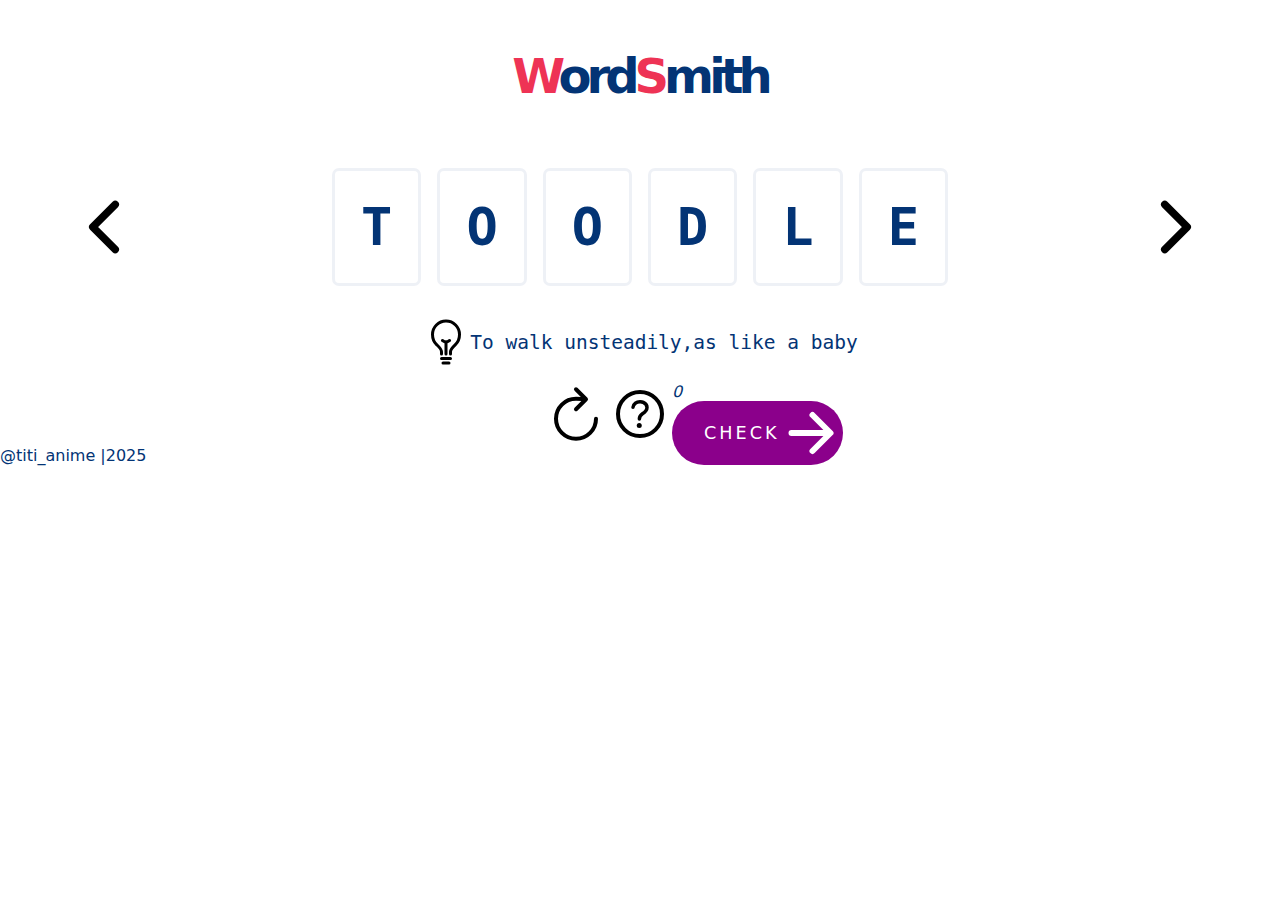
==== wordsmith.html @ 79c2144b "wordsmith" ====
<!DOCTYPE html>
<html lang="en">
<head>
    <meta charset="UTF-8">
    <meta name="viewport" content="width=device-width, initial-scale=1.0">
    <title>WordSmith</title>
    <link rel ="stylesheet" href="wordsmith.css">
</head>
<body>
    <div id = 'banner'>
    <p> Word</p>
    <p>Smith</p>
    </div>
    <div id ='word'>
        <button type ="button" class="chevron" id="backward"></button>
        <button type ="button" class="chevron" id="forward"></button>
        <span class="tile">T</span>
        <span class="tile">O</span>
        <span class="tile">O</span>
        <span class="tile">D</span>
        <span class="tile">L</span>
        <span class="tile">E</span>
    </div>
    <div id="hint">
        <div id="bulb"></div>
        <div id="txt">To walk unsteadily,as like a baby</div>
    </div>
    <div id="action">
        <button type="button" id="restartBtn"></button>
        <button type="button" id="hintBtn"></button>
        <span id ="cup">
            <i>0</i>
            <button type="button" id="checkBtn">
                <span>CHECK</span>
                <i></i>
            </button>
        </span>
    </div>
    </span>
    </div>
    <footer>
        <div id="author">&commat;titi_anime |2025 </div>
    </footer>
</body>
</html>
---- wordsmith.css ----
*{
    margin: 0;
    padding: 0;
    color: #033475;
    box-sizing: border-box;
    font-family: system-ui;
    font-size: 100%;
    user-select: none;
}
button{
    background: none;
    outline: none;
    border: 0;
}
#banner {
    display: flex;
    align-items: center;
    justify-content: center;
    letter-spacing: -5px;
    font-size: 300%;
    font-weight: 700;
    padding: 1em 0;
}
#banner >p::first-letter{
    color: #e35;
}
.tile{
    font-weight: 700;
    font-size: 400%;
    border-radius: 7px;
    padding: .5em;
    font-family: monospace;
    border:  solid #03347511;
}
#word{
    display: flex;
    align-items: center;
    justify-content: center;
    padding: 1em 0;
    gap: 1em;
    position: relative;
}
#hint{
    /* border:  solid red; */
    display: flex;
    align-items: center;
    justify-content: center;
    padding: 1em;
}
#bulb{
    height: 3em;
    width: 3em;
    background-image: url(bulb-outline.svg);
}
#txt{
    /* border: 1px solid red; */
    font-size: 150%;
    font-weight: 500;
    font-family: monospace;
}
.chevron{
    height: 5em;
    width: 5em;
    border: 0;
    /* border: 1px solid red; */
    position: absolute;
    top: 50%;
    transform: translateY(-50%);
    border-radius: 7px;
    transition: box-shadow .5s;
}
.chevron:hover{
    box-shadow: 0px 3px 5px #ccc;
}
#backward{
    left: 4em;
    background-image: url(chevron-back-outline.svg);
}
#forward{
    right: 4em;
    background-image: url(chevron-forward-outline.svg);
}
#action{
    display: flex;
    align-items: center;
    justify-content: center;
}
#restartBtn{
    height: 4em;
    width: 4em;
    border-radius: 7px; 
    background-image: url(refresh-outline.svg);
}
#restartBtn.hover{
    box-shadow: 0 3px 5px #ccc;

}
#hintBtn{
    height: 4em;
    width: 4em;
    /* border: 1px solid blue; */
    border-radius: 7PX;
    background-image: url(help-circle-outline.svg);
}
#hintBtn.hover{
    box-shadow: 0 3px 5px #CCC;

}
#checkBtn{
    border-radius: 2em ;
    background-color: #8b008b;
    display: flex;
    align-items: center;
    padding-left: 2em;
    letter-spacing: 3px;
}
#checkBtn > span{
 color: #fff;
 font-size: 110%;
 font-weight: 500;
}
#checkBtn >i{
    height: 4em;
    width: 4em;
    border: #d56;
    background-image: url(arrow-forward-outline.svg);
}
#cup{
    height: 4em;
    width: 4em;
    background-image: url(t);
}
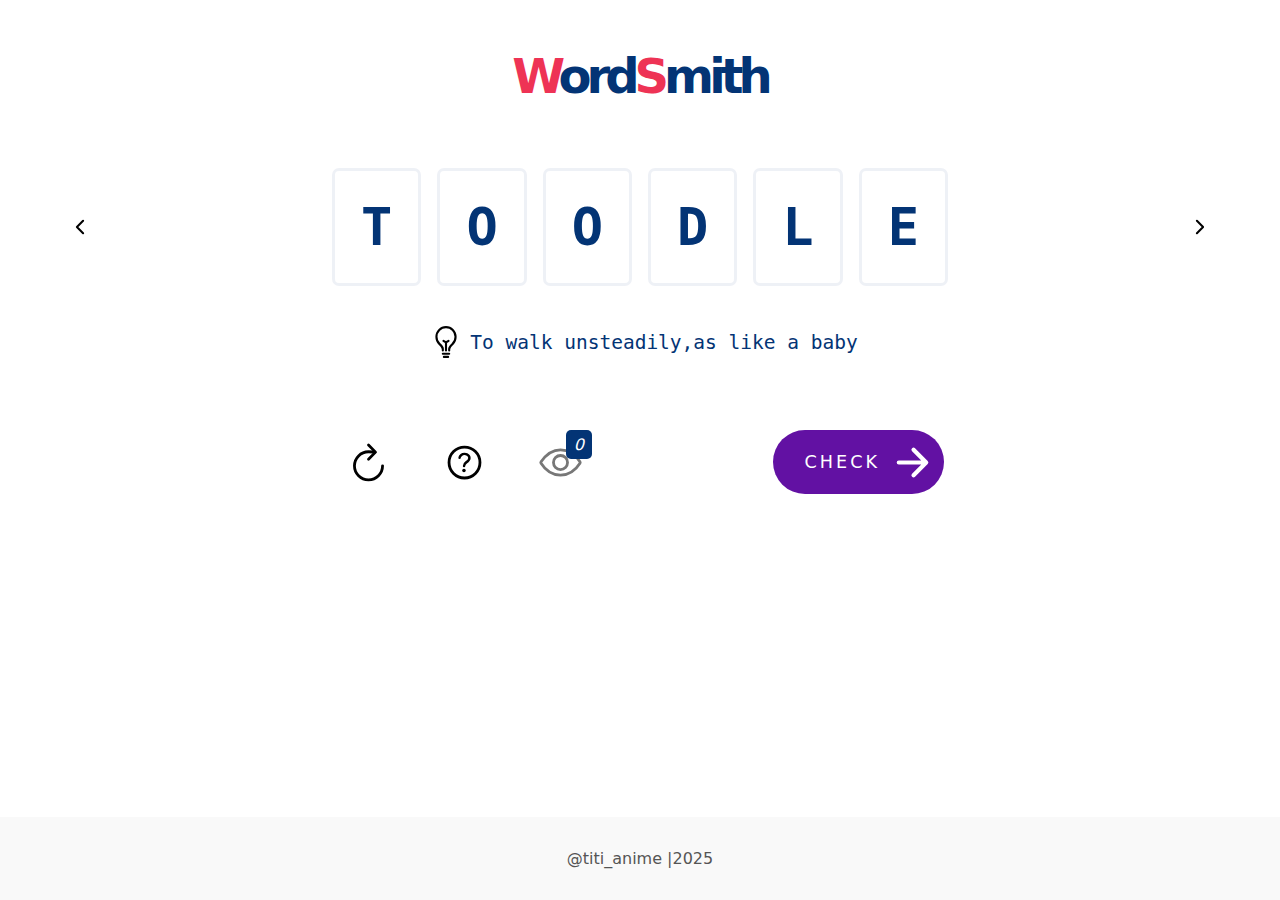
==== commit b2f906f5: "responsive design changes" ====
--- a/wordsmith.html
+++ b/wordsmith.html
@@ -14,12 +14,12 @@
     <div id ='word'>
         <button type ="button" class="chevron" id="backward"></button>
         <button type ="button" class="chevron" id="forward"></button>
-        <span class="tile">T</span>
-        <span class="tile">O</span>
-        <span class="tile">O</span>
-        <span class="tile">D</span>
-        <span class="tile">L</span>
-        <span class="tile">E</span>
+        <span class="tile" id="T">T</span>
+        <span class="tile" id="O">O</span>
+        <span class="tile" id="O">O</span>
+        <span class="tile" id="D" >D</span>
+        <span class="tile" id="L">L</span>
+        <span class="tile" id="E">E</span>
     </div>
     <div id="hint">
         <div id="bulb"></div>
@@ -30,11 +30,11 @@
         <button type="button" id="hintBtn"></button>
         <span id ="cup">
             <i>0</i>
-            <button type="button" id="checkBtn">
-                <span>CHECK</span>
-                <i></i>
-            </button>
         </span>
+        <button type="button" id="checkBtn">
+            <span>CHECK</span>
+            <i></i>
+        </button>
     </div>
     </span>
     </div>
--- a/wordsmith.css
+++ b/wordsmith.css
@@ -12,6 +12,10 @@
     outline: none;
     border: 0;
 }
+body{
+    height: 100vh;
+    width: 100vw;
+}
 #banner {
     display: flex;
     align-items: center;
@@ -59,8 +63,8 @@
     font-family: monospace;
 }
 .chevron{
-    height: 5em;
-    width: 5em;
+    height: 2em;
+    width: 2em;
     border: 0;
     /* border: 1px solid red; */
     position: absolute;
@@ -83,7 +87,10 @@
 #action{
     display: flex;
     align-items: center;
-    justify-content: center;
+    gap: 2em;
+    width: 50%;
+    margin: 0 auto; 
+    padding: 3em 1em;
 }
 #restartBtn{
     height: 4em;
@@ -103,16 +110,18 @@
     background-image: url(help-circle-outline.svg);
 }
 #hintBtn.hover{
-    box-shadow: 0 3px 5px #CCC;
+    box-shadow: 0 3px 5px #ccc;
 
 }
 #checkBtn{
+    margin-left: auto;
     border-radius: 2em ;
-    background-color: #8b008b;
+    background-color: #6211A3;
     display: flex;
     align-items: center;
     padding-left: 2em;
     letter-spacing: 3px;
+    
 }
 #checkBtn > span{
  color: #fff;
@@ -128,5 +137,81 @@
 #cup{
     height: 4em;
     width: 4em;
-    background-image: url(t);
+    background-image: url(eye-outline.svg);
+    position: relative;
+}
+#cup >i{
+    position: absolute;
+    top: 0;
+    right: 0;
+    border-radius: 5px;
+    background-color: #033475;
+    font-weight: 500;
+    color: #fff;
+    padding: .3em .5em;
+}
+#backward,#forward,#bulb,#restartBtn,#hintBtn,#cup,#checkBtn >i{
+    background-repeat: no-repeat;
+    background-position: center;
+    background-size: 70%;
+}
+footer{
+    background-color: #f9f9f9;
+    position: sticky;
+    top: 100%;
+    padding: 2em;
+    display: flex;
+    align-items: center;
+    justify-content: center;
+}
+#author{
+    color: #555;
+}
+/*responsive design*/
+@media(width <= 480px)   {
+    .tile{
+        font-size: 100%;
+    }
+    #forward,#backward{
+        background-size: 30%;
+    }
+    #word{
+        position: static;
+    }
+    #backward{
+        left: 0;
+    }
+    #forward{
+        right: 0;
+    }
+    #txt{
+        font-size: 110%;
+    }
+    #action{
+        border: 1px dotted red;
+        width: 100%;
+        flex-wrap: wrap;
+        justify-content: center;
+    }
+    #checkBtn{
+        margin-left: 0;
+    }
+    #restartBtn,#hintBtn,#cup{
+        background-size: 40%;
+        height: 3em;
+        width: 3em;
+    }
+    #cup >i{
+        font-size: 70%;
+    }
+    #checkBtn >i{
+        height: 2.5em;
+        width: 2.5em;
+    }
+    #checkBtn >span{
+        letter-spacing: 0;
+    }
+    #checkBtn{
+        padding-left: 1em;
+    }
 }